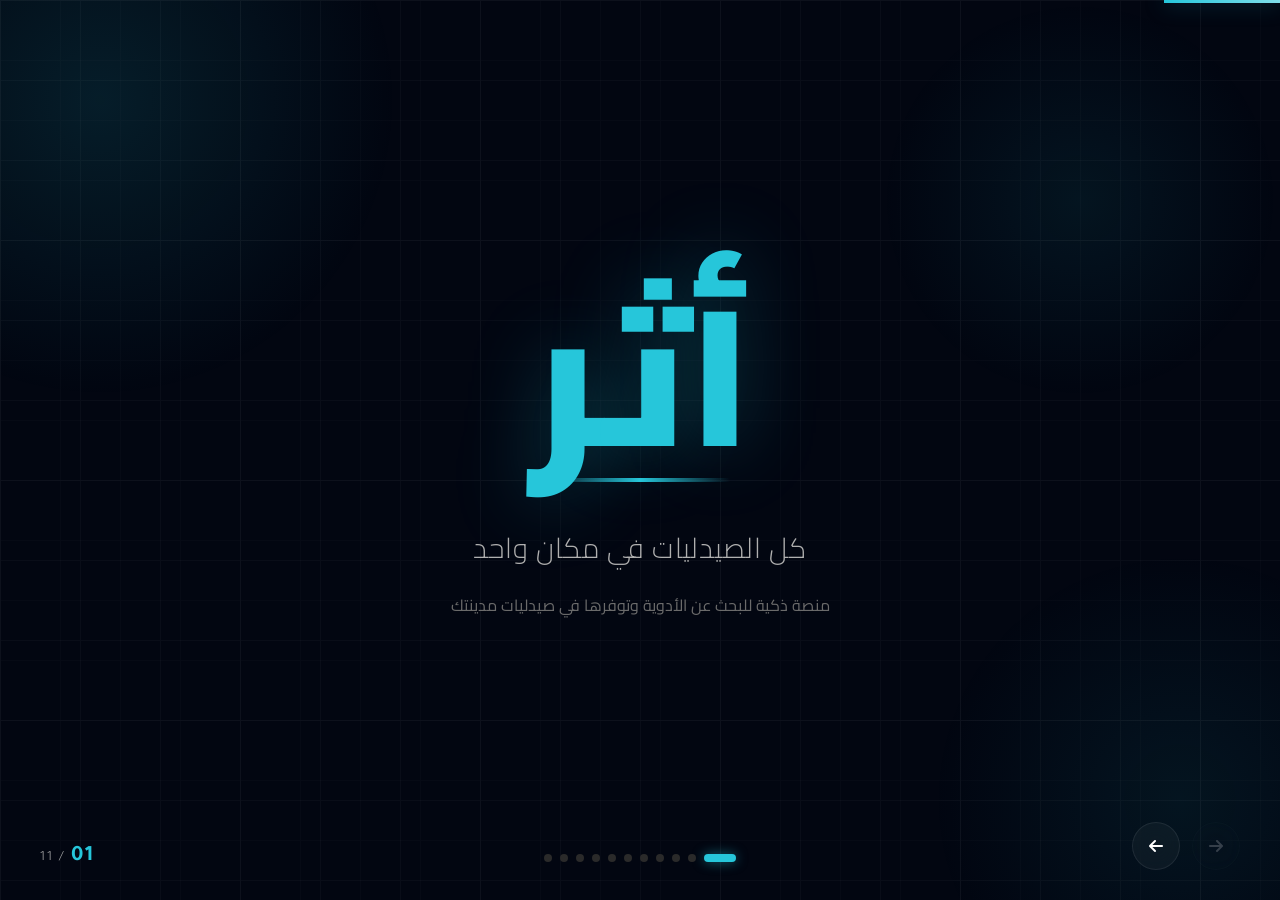
==== index.html @ 8dcd98ce "Add files via upload" ====
<!DOCTYPE html>
<html lang="ar" dir="rtl">

<head>
    <meta charset="UTF-8">
    <meta name="viewport" content="width=device-width, initial-scale=1.0">
    <title>أثر - عرض تقديمي</title>
    <link
        href="https://fonts.googleapis.com/css2?family=Cairo:wght@200;400;600;700;900&family=Tajawal:wght@300;400;500;700;900&display=swap"
        rel="stylesheet">
    <link rel="stylesheet" href="https://cdnjs.cloudflare.com/ajax/libs/font-awesome/6.5.0/css/all.min.css">
    <style>
        :root {
            --blue: #26C6DA;
            --blue-dark: #00838F;
            --blue-light: #80DEEA;
            --black: #020611;
            --black-soft: #0A1325;
            --gray-dark: #2A2A2A;
            --gray-mid: #6B6B6B;
            --gray-light: #B0B0B0;
            --white: #FFFFFF;
            --off-white: #F5F2EF;
            --card-bg: rgba(255, 255, 255, 0.04);
            --border: rgba(255, 255, 255, 0.08);
        }

        * {
            margin: 0;
            padding: 0;
            box-sizing: border-box;
        }

        body {
            font-family: 'Cairo', 'Tajawal', sans-serif;
            background: var(--black);
            color: var(--white);
            overflow: hidden;
            height: 100vh;
            width: 100vw;
            user-select: none;
            -webkit-user-select: none;
        }

        /* === شريط التقدم العلوي === */
        .progress-bar {
            position: fixed;
            top: 0;
            right: 0;
            height: 3px;
            background: linear-gradient(90deg, var(--blue), var(--blue-light));
            z-index: 1000;
            transition: width 0.6s cubic-bezier(0.65, 0, 0.35, 1);
            box-shadow: 0 0 20px rgba(38, 198, 218, 0.5);
        }

        /* === عداد الشرائح === */
        .slide-counter {
            position: fixed;
            bottom: 30px;
            left: 40px;
            font-size: 14px;
            font-weight: 300;
            color: var(--gray-light);
            z-index: 1000;
            letter-spacing: 2px;
            font-family: 'Tajawal', sans-serif;
        }

        .slide-counter .current {
            color: var(--blue);
            font-weight: 700;
            font-size: 22px;
        }

        /* === أزرار التنقل === */
        .nav-controls {
            position: fixed;
            bottom: 30px;
            right: 40px;
            display: flex;
            gap: 12px;
            z-index: 1000;
        }

        .nav-btn {
            width: 48px;
            height: 48px;
            border-radius: 50%;
            border: 1px solid var(--border);
            background: var(--card-bg);
            backdrop-filter: blur(10px);
            color: var(--white);
            cursor: pointer;
            display: flex;
            align-items: center;
            justify-content: center;
            font-size: 16px;
            transition: all 0.3s ease;
        }

        .nav-btn:hover {
            background: var(--blue);
            border-color: var(--blue);
            transform: scale(1.1);
            box-shadow: 0 0 25px rgba(38, 198, 218, 0.4);
        }

        .nav-btn:active {
            transform: scale(0.95);
        }

        .nav-btn:disabled {
            opacity: 0.2;
            cursor: not-allowed;
            transform: none;
            background: var(--card-bg);
            border-color: var(--border);
            box-shadow: none;
        }

        /* === مؤشرات الشرائح === */
        .slide-dots {
            position: fixed;
            left: 50%;
            bottom: 38px;
            transform: translateX(-50%);
            display: flex;
            gap: 8px;
            z-index: 1000;
        }

        .dot {
            width: 8px;
            height: 8px;
            border-radius: 50%;
            background: var(--gray-dark);
            cursor: pointer;
            transition: all 0.4s ease;
        }

        .dot.active {
            background: var(--blue);
            width: 32px;
            border-radius: 4px;
            box-shadow: 0 0 12px rgba(38, 198, 218, 0.5);
        }

        .dot:hover:not(.active) {
            background: var(--gray-mid);
        }

        /* === حاوية الشرائح === */
        .slides-container {
            width: 100%;
            height: 100vh;
            position: relative;
        }

        .slide {
            position: absolute;
            top: 0;
            right: 0;
            width: 100%;
            height: 100%;
            display: flex;
            align-items: center;
            justify-content: center;
            opacity: 0;
            visibility: hidden;
            transition: all 0.7s cubic-bezier(0.65, 0, 0.35, 1);
            padding: 60px 80px;
        }

        .slide.active {
            opacity: 1;
            visibility: visible;
        }

        .slide.prev {
            transform: translateX(60px);
            opacity: 0;
        }

        .slide.next {
            transform: translateX(-60px);
            opacity: 0;
        }

        .slide-inner {
            max-width: 1200px;
            width: 100%;
        }

        /* === خلفيات الشرائح === */
        .slide-bg-pattern {
            position: absolute;
            top: 0;
            right: 0;
            width: 100%;
            height: 100%;
            pointer-events: none;
            overflow: hidden;
        }

        /* === الشريحة 1: الغلاف === */
        .slide-cover {
            text-align: center;
            flex-direction: column;
            position: relative;
        }

        .slide-cover .slide-bg-pattern::before {
            content: '';
            position: absolute;
            top: -200px;
            left: -200px;
            width: 600px;
            height: 600px;
            background: radial-gradient(circle, rgba(38, 198, 218, 0.12) 0%, transparent 70%);
            animation: pulse-glow 4s ease-in-out infinite;
        }

        .slide-cover .slide-bg-pattern::after {
            content: '';
            position: absolute;
            bottom: -150px;
            right: -150px;
            width: 500px;
            height: 500px;
            background: radial-gradient(circle, rgba(38, 198, 218, 0.08) 0%, transparent 70%);
            animation: pulse-glow 5s ease-in-out infinite 1s;
        }

        @keyframes pulse-glow {

            0%,
            100% {
                transform: scale(1);
                opacity: 0.6;
            }

            50% {
                transform: scale(1.2);
                opacity: 1;
            }
        }

        .cover-logo {
            font-size: clamp(100px, 15vw, 200px);
            font-weight: 900;
            color: var(--blue);
            line-height: 1;
            position: relative;
            display: inline-block;
            margin-bottom: 20px;
            text-shadow: 0 0 80px rgba(38, 198, 218, 0.3);
            animation: logo-reveal 1s ease-out 0.3s both;
        }

        .cover-logo::after {
            content: '';
            position: absolute;
            bottom: -10px;
            right: 10%;
            width: 80%;
            height: 4px;
            background: linear-gradient(90deg, transparent, var(--blue), transparent);
            animation: line-expand 1s ease-out 0.8s both;
        }

        @keyframes logo-reveal {
            from {
                opacity: 0;
                transform: scale(0.8) translateY(30px);
            }

            to {
                opacity: 1;
                transform: scale(1) translateY(0);
            }
        }

        @keyframes line-expand {
            from {
                width: 0;
                opacity: 0;
            }

            to {
                width: 80%;
                opacity: 1;
            }
        }

        .cover-tagline {
            font-size: clamp(18px, 2.5vw, 28px);
            font-weight: 300;
            color: var(--gray-light);
            margin-top: 30px;
            animation: fade-up 0.8s ease-out 1s both;
            letter-spacing: 1px;
        }

        .cover-subtitle {
            font-size: clamp(13px, 1.5vw, 16px);
            color: var(--gray-mid);
            margin-top: 16px;
            animation: fade-up 0.8s ease-out 1.2s both;
        }

        @keyframes fade-up {
            from {
                opacity: 0;
                transform: translateY(20px);
            }

            to {
                opacity: 1;
                transform: translateY(0);
            }
        }

        .cover-grid {
            position: absolute;
            top: 0;
            right: 0;
            width: 100%;
            height: 100%;
            pointer-events: none;
            opacity: 0.03;
            background-image:
                linear-gradient(var(--white) 1px, transparent 1px),
                linear-gradient(90deg, var(--white) 1px, transparent 1px);
            background-size: 80px 80px;
        }

        /* === الشريحة 2: المشكلة === */
        .problem-icon {
            font-size: 48px;
            color: var(--blue);
            margin-bottom: 24px;
            animation: float 3s ease-in-out infinite;
        }

        @keyframes float {

            0%,
            100% {
                transform: translateY(0);
            }

            50% {
                transform: translateY(-10px);
            }
        }

        .problem-label {
            display: inline-block;
            padding: 6px 20px;
            border: 1px solid var(--blue);
            border-radius: 30px;
            font-size: 13px;
            font-weight: 600;
            color: var(--blue);
            letter-spacing: 2px;
            text-transform: uppercase;
            margin-bottom: 30px;
        }

        .problem-heading {
            font-size: clamp(28px, 4vw, 52px);
            font-weight: 900;
            line-height: 1.4;
            margin-bottom: 30px;
        }

        .problem-heading .highlight {
            color: var(--blue);
            position: relative;
        }

        .problem-heading .highlight::after {
            content: '';
            position: absolute;
            bottom: 2px;
            right: 0;
            width: 100%;
            height: 8px;
            background: rgba(38, 198, 218, 0.2);
            border-radius: 4px;
        }

        .problem-sub {
            font-size: clamp(18px, 2vw, 24px);
            color: var(--gray-light);
            font-weight: 300;
            line-height: 1.6;
        }

        .problem-stats {
            display: flex;
            gap: 40px;
            margin-top: 50px;
            padding-top: 40px;
            border-top: 1px solid var(--border);
        }

        .stat-item {
            text-align: center;
        }

        .stat-number {
            font-size: 36px;
            font-weight: 900;
            color: var(--blue);
        }

        .stat-label {
            font-size: 13px;
            color: var(--gray-mid);
            margin-top: 4px;
        }

        /* === الشريحة 3: الحل === */
        .solution-badge {
            display: inline-flex;
            align-items: center;
            gap: 8px;
            padding: 8px 24px;
            background: var(--blue);
            border-radius: 30px;
            font-size: 14px;
            font-weight: 700;
            color: var(--white);
            margin-bottom: 30px;
        }

        .solution-heading {
            font-size: clamp(26px, 3.5vw, 46px);
            font-weight: 900;
            line-height: 1.4;
            margin-bottom: 20px;
        }

        .solution-desc {
            font-size: clamp(16px, 1.8vw, 20px);
            color: var(--gray-light);
            line-height: 1.8;
            max-width: 700px;
            margin-bottom: 50px;
        }

        .solution-features {
            display: grid;
            grid-template-columns: repeat(auto-fit, minmax(220px, 1fr));
            gap: 20px;
        }

        .feature-card {
            background: var(--card-bg);
            border: 1px solid var(--border);
            border-radius: 16px;
            padding: 28px 24px;
            transition: all 0.4s ease;
            position: relative;
            overflow: hidden;
        }

        .feature-card::before {
            content: '';
            position: absolute;
            top: 0;
            right: 0;
            width: 4px;
            height: 0;
            background: var(--blue);
            transition: height 0.4s ease;
            border-radius: 0 0 4px 0;
        }

        .feature-card:hover {
            background: rgba(38, 198, 218, 0.06);
            border-color: rgba(38, 198, 218, 0.3);
            transform: translateY(-4px);
        }

        .feature-card:hover::before {
            height: 100%;
        }

        .feature-icon {
            font-size: 28px;
            color: var(--blue);
            margin-bottom: 14px;
        }

        .feature-title {
            font-size: 16px;
            font-weight: 700;
            margin-bottom: 8px;
        }

        .feature-text {
            font-size: 13px;
            color: var(--gray-mid);
            line-height: 1.6;
        }

        /* === الشريحة 4: الأهداف === */
        .objectives-grid {
            display: grid;
            grid-template-columns: repeat(auto-fill, minmax(320px, 1fr));
            gap: 16px;
            max-height: 70vh;
            overflow-y: auto;
            padding-left: 10px;
        }

        .objectives-grid::-webkit-scrollbar {
            width: 4px;
        }

        .objectives-grid::-webkit-scrollbar-thumb {
            background: var(--blue);
            border-radius: 4px;
        }

        .objective-item {
            display: flex;
            align-items: flex-start;
            gap: 16px;
            padding: 20px;
            background: var(--card-bg);
            border: 1px solid var(--border);
            border-radius: 14px;
            transition: all 0.3s ease;
            opacity: 0;
            transform: translateX(30px);
        }

        .objective-item.visible {
            opacity: 1;
            transform: translateX(0);
        }

        .objective-item:hover {
            background: rgba(38, 198, 218, 0.05);
            border-color: rgba(38, 198, 218, 0.2);
        }

        .objective-num {
            flex-shrink: 0;
            width: 36px;
            height: 36px;
            background: var(--blue);
            border-radius: 10px;
            display: flex;
            align-items: center;
            justify-content: center;
            font-size: 14px;
            font-weight: 900;
            color: var(--white);
        }

        .objective-text {
            font-size: 15px;
            line-height: 1.7;
            color: var(--gray-light);
            padding-top: 6px;
        }

        /* === الشريحة 5: نقاط القوة والضعف === */
        .swot-container {
            display: grid;
            grid-template-columns: 1fr 1fr;
            gap: 30px;
            width: 100%;
        }

        .swot-col {
            border-radius: 20px;
            padding: 36px 30px;
            position: relative;
            overflow: hidden;
        }

        .swot-col::before {
            content: '';
            position: absolute;
            top: 0;
            right: 0;
            width: 100%;
            height: 100%;
            opacity: 0.03;
            pointer-events: none;
        }

        .swot-strengths {
            background: linear-gradient(135deg, rgba(38, 198, 218, 0.08), rgba(38, 198, 218, 0.02));
            border: 1px solid rgba(38, 198, 218, 0.2);
        }

        .swot-weaknesses {
            background: linear-gradient(135deg, rgba(255, 255, 255, 0.03), rgba(255, 255, 255, 0.01));
            border: 1px solid var(--border);
        }

        .swot-header {
            display: flex;
            align-items: center;
            gap: 12px;
            margin-bottom: 28px;
            padding-bottom: 20px;
            border-bottom: 1px solid var(--border);
        }

        .swot-header-icon {
            width: 44px;
            height: 44px;
            border-radius: 12px;
            display: flex;
            align-items: center;
            justify-content: center;
            font-size: 20px;
        }

        .swot-strengths .swot-header-icon {
            background: var(--blue);
            color: var(--white);
        }

        .swot-weaknesses .swot-header-icon {
            background: var(--gray-dark);
            color: var(--gray-light);
        }

        .swot-header-text {
            font-size: 22px;
            font-weight: 900;
        }

        .swot-list {
            list-style: none;
            display: flex;
            flex-direction: column;
            gap: 14px;
        }

        .swot-list li {
            display: flex;
            align-items: flex-start;
            gap: 12px;
            font-size: 14px;
            line-height: 1.7;
            color: var(--gray-light);
            opacity: 0;
            transform: translateY(10px);
        }

        .swot-list li.visible {
            opacity: 1;
            transform: translateY(0);
            transition: all 0.4s ease;
        }

        .swot-list li .li-icon {
            flex-shrink: 0;
            width: 24px;
            height: 24px;
            border-radius: 6px;
            display: flex;
            align-items: center;
            justify-content: center;
            font-size: 11px;
            margin-top: 2px;
        }

        .swot-strengths .li-icon {
            background: rgba(38, 198, 218, 0.15);
            color: var(--blue);
        }

        .swot-weaknesses .li-icon {
            background: rgba(255, 255, 255, 0.06);
            color: var(--gray-mid);
        }

        /* === عنوان مشترك === */
        .section-label {
            display: inline-block;
            padding: 6px 20px;
            border: 1px solid var(--border);
            border-radius: 30px;
            font-size: 12px;
            font-weight: 600;
            color: var(--gray-mid);
            letter-spacing: 3px;
            text-transform: uppercase;
            margin-bottom: 24px;
        }

        .section-heading {
            font-size: clamp(28px, 3.5vw, 44px);
            font-weight: 900;
            line-height: 1.3;
            margin-bottom: 16px;
        }

        .section-heading .blue {
            color: var(--blue);
        }

        /* === خلفية متحركة === */
        .bg-particles {
            position: fixed;
            top: 0;
            right: 0;
            width: 100%;
            height: 100%;
            pointer-events: none;
            z-index: 0;
        }

        .particle {
            position: absolute;
            width: 2px;
            height: 2px;
            background: var(--blue);
            border-radius: 50%;
            opacity: 0;
            animation: particle-float linear infinite;
        }

        @keyframes particle-float {
            0% {
                opacity: 0;
                transform: translateY(100vh) scale(0);
            }

            10% {
                opacity: 0.6;
            }

            90% {
                opacity: 0.6;
            }

            100% {
                opacity: 0;
                transform: translateY(-10vh) scale(1);
            }
        }

        /* === خطوط زخرفية === */
        .deco-line {
            position: absolute;
            background: linear-gradient(to bottom, transparent, var(--blue), transparent);
            width: 1px;
            height: 200px;
            opacity: 0.1;
            animation: deco-drift 8s ease-in-out infinite;
        }

        @keyframes deco-drift {

            0%,
            100% {
                transform: translateY(0);
            }

            50% {
                transform: translateY(-30px);
            }
        }

        /* === تأثير الكتابة === */
        .typewriter {
            overflow: hidden;
            white-space: nowrap;
            border-left: 3px solid var(--blue);
            animation: typing 2s steps(30) forwards, blink-caret 0.75s step-end infinite;
            width: 0;
            display: inline-block;
        }

        @keyframes typing {
            from {
                width: 0;
            }

            to {
                width: 100%;
            }
        }

        @keyframes blink-caret {

            from,
            to {
                border-color: transparent;
            }

            50% {
                border-color: var(--blue);
            }
        }

        /* === تجاوب === */
        @media (max-width: 768px) {
            .slide {
                padding: 40px 24px;
            }

            .swot-container {
                grid-template-columns: 1fr;
                gap: 20px;
            }

            .objectives-grid {
                grid-template-columns: 1fr;
                max-height: 55vh;
            }

            .problem-stats {
                gap: 20px;
                flex-wrap: wrap;
            }

            .solution-features {
                grid-template-columns: 1fr;
            }

            .nav-controls {
                right: 20px;
                bottom: 20px;
            }

            .slide-counter {
                left: 20px;
                bottom: 20px;
            }

            .slide-dots {
                display: none;
            }
        }

        /* === تقليل الحركة === */
        @media (prefers-reduced-motion: reduce) {

            *,
            *::before,
            *::after {
                animation-duration: 0.01ms !important;
                transition-duration: 0.01ms !important;
            }
        }

        /* === شريحة ختامية === */
        .end-slide {
            text-align: center;
            flex-direction: column;
        }

        .end-logo {
            font-size: clamp(60px, 10vw, 120px);
            font-weight: 900;
            color: var(--blue);
            line-height: 1;
            margin-bottom: 30px;
            text-shadow: 0 0 60px rgba(38, 198, 218, 0.3);
        }

        .end-tagline {
            font-size: clamp(20px, 3vw, 32px);
            font-weight: 300;
            color: var(--gray-light);
            margin-bottom: 16px;
        }

        .end-desc {
            font-size: 15px;
            color: var(--gray-mid);
            max-width: 500px;
            margin: 0 auto;
            line-height: 1.8;
        }

        .end-cta {
            margin-top: 40px;
            display: inline-flex;
            align-items: center;
            gap: 10px;
            padding: 14px 40px;
            background: var(--blue);
            color: var(--white);
            border: none;
            border-radius: 50px;
            font-size: 16px;
            font-weight: 700;
            font-family: 'Cairo', sans-serif;
            cursor: pointer;
            transition: all 0.3s ease;
        }

        .end-cta:hover {
            background: var(--blue-dark);
            transform: scale(1.05);
            box-shadow: 0 0 30px rgba(38, 198, 218, 0.4);
        }

        /* === تأثير ظهور العناصر === */
        .reveal {
            opacity: 0;
            transform: translateY(25px);
            transition: all 0.6s cubic-bezier(0.65, 0, 0.35, 1);
        }

        .reveal.visible {
            opacity: 1;
            transform: translateY(0);
        }

        /* === الخلفية الشبكية === */
        .grid-bg {
            position: fixed;
            top: 0;
            right: 0;
            width: 100%;
            height: 100%;
            pointer-events: none;
            z-index: 0;
            opacity: 0.02;
            background-image:
                linear-gradient(var(--white) 1px, transparent 1px),
                linear-gradient(90deg, var(--white) 1px, transparent 1px);
            background-size: 60px 60px;
        }

        /* === توهج أحمر === */
        .blue-glow {
            position: fixed;
            width: 400px;
            height: 400px;
            border-radius: 50%;
            background: radial-gradient(circle, rgba(38, 198, 218, 0.08), transparent 70%);
            pointer-events: none;
            z-index: 0;
            transition: all 1.5s ease;
        }
    </style>
</head>

<body>

    <!-- خلفية شبكية -->
    <div class="grid-bg"></div>

    <!-- توهج يتبع الماوس -->
    <div class="blue-glow" id="blueGlow"></div>

    <!-- جسيمات -->
    <div class="bg-particles" id="particles"></div>

    <!-- شريط التقدم -->
    <div class="progress-bar" id="progressBar" style="width: 20%"></div>

    <!-- عداد الشرائح -->
    <div class="slide-counter">
        <span class="current" id="currentNum">01</span>
        <span>/ </span>
        <span id="totalNum">06</span>
    </div>

    <!-- نقاط التنقل -->
    <div class="slide-dots" id="dotsContainer"></div>

    <!-- أزرار التنقل -->
    <div class="nav-controls">
        <button class="nav-btn" id="prevBtn" aria-label="الشريحة السابقة">
            <i class="fas fa-arrow-right"></i>
        </button>
        <button class="nav-btn" id="nextBtn" aria-label="الشريحة التالية">
            <i class="fas fa-arrow-left"></i>
        </button>
    </div>

    <!-- === حاوية الشرائح === -->
    <div class="slides-container" id="slidesContainer">

        <!-- الشريحة 1: الغلاف -->
        <div class="slide slide-cover active" data-index="0">
            <div class="cover-grid"></div>
            <div class="slide-bg-pattern"></div>
            <div class="slide-inner"
                style="text-align:center; display:flex; flex-direction:column; align-items:center; justify-content:center;">
                <div class="cover-logo">أثر</div>
                <div class="cover-tagline">كل الصيدليات في مكان واحد</div>
                <div class="cover-subtitle">منصة ذكية للبحث عن الأدوية وتوفرها في صيدليات مدينتك</div>
            </div>
        </div>

        <!-- الشريحة 2: المشكلة -->
        <div class="slide" data-index="1">
            <div class="slide-bg-pattern">
                <div class="deco-line" style="top:10%; left:15%;"></div>
                <div class="deco-line" style="bottom:15%; right:10%; animation-delay:2s;"></div>
            </div>
            <div class="slide-inner">
                <div class="problem-label reveal">المشكلة</div>
                <div class="problem-heading reveal" style="transition-delay:0.1s">
                    ماذا لو احتجت دواء بشكل <span class="highlight">عاجل</span>،<br>
                    ولم تعرف أين تجده؟
                </div>
                <div class="problem-sub reveal" style="transition-delay:0.2s">
                    كم من الوقت ستخسر في البحث عنه؟
                </div>
                <div class="problem-stats reveal" style="transition-delay:0.35s">
                    <div class="stat-item">
                        <div class="stat-number" data-count="3">0</div>
                        <div class="stat-label">صيدليات في المتوسط يزورها المريض</div>
                    </div>
                    <div class="stat-item">
                        <div class="stat-number" data-count="45">0</div>
                        <div class="stat-label">دقيقة ضائعة في كل مرة</div>
                    </div>
                    <div class="stat-item">
                        <div class="stat-number" data-count="67">0</div>
                        <div class="stat-label">% من المرضى يعانون من هذه المشكلة</div>
                    </div>
                </div>
            </div>
        </div>

        <!-- الشريحة 3: الحل -->
        <div class="slide" data-index="2">
            <div class="slide-bg-pattern"></div>
            <div class="slide-inner">
                <div class="solution-badge reveal">
                    <i class="fas fa-lightbulb"></i>
                    الحل المقترح
                </div>
                <div class="solution-heading reveal" style="transition-delay:0.1s">
                    تطبيق <span style="color:var(--blue)">أثر</span> يوفر عليك الوقت والجهد
                </div>
                <div class="solution-desc reveal" style="transition-delay:0.2s">
                    منصة تجمع كل الصيدليات في مكان واحد، مع رصد فوري لتوفر الأدوية وتوجيهك مباشرة إلى أقرب صيدلية تتوفر
                    فيها ما تحتاجه.
                </div>
                <div class="solution-features">
                    <div class="feature-card reveal" style="transition-delay:0.25s">
                        <div class="feature-icon"><i class="fas fa-search-location"></i></div>
                        <div class="feature-title">بحث ذكي</div>
                        <div class="feature-text">ابحث بالاسم أو بالصورة عن أي دواء وتعرّف على مواقع توفره فوراً</div>
                    </div>
                    <div class="feature-card reveal" style="transition-delay:0.35s">
                        <div class="feature-icon"><i class="fas fa-map-marked-alt"></i></div>
                        <div class="feature-title">توجيه مباشر</div>
                        <div class="feature-text">احصل على اتجاهات دقيقة إلى أقرب صيدلية تتوفر لديها الدواء المطلوب
                        </div>
                    </div>
                    <div class="feature-card reveal" style="transition-delay:0.45s">
                        <div class="feature-icon"><i class="fas fa-database"></i></div>
                        <div class="feature-title">قاعدة بيانات حية</div>
                        <div class="feature-text">رصد مستمر لتوفر الأدوية وتحديث البيانات بشكل آلي وموثوق</div>
                    </div>
                    <div class="feature-card reveal" style="transition-delay:0.55s">
                        <div class="feature-icon"><i class="fas fa-truck"></i></div>
                        <div class="feature-title">خدمة توصيل</div>
                        <div class="feature-text">إمكانية التكامل مع خدمات التوصيل لتوصيل الدواء إلى باب منزلك</div>
                    </div>
                </div>
            </div>
        </div>

        <!-- الشريحة 4: الأهداف -->
        <div class="slide" data-index="3">
            <div class="slide-bg-pattern"></div>
            <div class="slide-inner">
                <div class="section-label reveal">الرؤية</div>
                <div class="section-heading reveal" style="transition-delay:0.1s">
                    أهداف <span class="blue">المشروع</span>
                </div>
                <div class="objectives-grid" style="margin-top: 30px;">
                    <div class="objective-item" data-delay="0">
                        <div class="objective-num">1</div>
                        <div class="objective-text">تقليل الوقت والجهد اللازمين للبحث عن الدواء</div>
                    </div>
                    <div class="objective-item" data-delay="1">
                        <div class="objective-num">2</div>
                        <div class="objective-text">ربط 10 صيدليات رئيسية وفروعها بالمنصة في المرحلة الأولى</div>
                    </div>
                    <div class="objective-item" data-delay="2">
                        <div class="objective-num">3</div>
                        <div class="objective-text">إنشاء قاعدة بيانات تساعد على رصد توفر الأدوية والتغيرات في توفرها
                        </div>
                    </div>
                    <div class="objective-item" data-delay="3">
                        <div class="objective-num">4</div>
                        <div class="objective-text">تسهيل الوصول إلى أدوية الأمراض النادرة</div>
                    </div>
                    <div class="objective-item" data-delay="4">
                        <div class="objective-num">5</div>
                        <div class="objective-text">توجيه المستخدم إلى الصيدلية المناسبة وفق توفر الدواء وموقعها</div>
                    </div>
                    <div class="objective-item" data-delay="5">
                        <div class="objective-num">6</div>
                        <div class="objective-text">تطوير آلية موثوقة لتحديث بيانات توفر الأدوية</div>
                    </div>
                    <div class="objective-item" data-delay="6">
                        <div class="objective-num">7</div>
                        <div class="objective-text">توفير إمكانية التكامل مع خدمات التوصيل</div>
                    </div>
                    <div class="objective-item" data-delay="7">
                        <div class="objective-num">8</div>
                        <div class="objective-text">تصميم المنصة بحيث تسمح بالتوسع مستقبلاً داخل مصراتة ثم إلى مدن ليبية
                            أخرى</div>
                    </div>
                </div>
            </div>
        </div>

        <!-- الشريحة 5: نقاط القوة والضعف -->
        <div class="slide" data-index="4">
            <div class="slide-bg-pattern"></div>
            <div class="slide-inner">
                <div class="section-label reveal">التحليل</div>
                <div class="section-heading reveal" style="transition-delay:0.1s; margin-bottom: 36px;">
                    نقاط <span class="blue">القوة</span> والضعف
                </div>
                <div class="swot-container">
                    <div class="swot-col swot-strengths">
                        <div class="swot-header">
                            <div class="swot-header-icon"><i class="fas fa-shield-alt"></i></div>
                            <div class="swot-header-text">نقاط القوة</div>
                        </div>
                        <ul class="swot-list">
                            <li data-delay="0"><span class="li-icon"><i class="fas fa-check"></i></span>يعالج مشكلة
                                واضحة وواقعية يواجهها المرضى يومياً</li>
                            <li data-delay="1"><span class="li-icon"><i class="fas fa-check"></i></span>يتيح البحث
                                بالاسم والصورة لتسهيل الوصول للدواء</li>
                            <li data-delay="2"><span class="li-icon"><i class="fas fa-check"></i></span>يمكن دمج الموقع
                                مع خدمة التوصيل لقيمة مضافة</li>
                            <li data-delay="3"><span class="li-icon"><i class="fas fa-check"></i></span>قابل للتوسع
                                مستقبلاً إلى مدن ومناطق جديدة</li>
                        </ul>
                    </div>
                    <div class="swot-col swot-weaknesses">
                        <div class="swot-header">
                            <div class="swot-header-icon"><i class="fas fa-exclamation-triangle"></i></div>
                            <div class="swot-header-text">نقاط الضعف</div>
                        </div>
                        <ul class="swot-list">
                            <li data-delay="0"><span class="li-icon"><i class="fas fa-times"></i></span>الاعتماد على
                                تحديث بيانات توفر الأدوية بشكل مستمر</li>
                            <li data-delay="1"><span class="li-icon"><i class="fas fa-times"></i></span>الحاجة إلى تعاون
                                الصيدليات وإشراكها في المنصة</li>
                            <li data-delay="2"><span class="li-icon"><i class="fas fa-times"></i></span>محدودية التغطية
                                الجغرافية في المرحلة الأولى</li>
                            <li data-delay="3"><span class="li-icon"><i class="fas fa-times"></i></span>الحاجة إلى بناء
                                ثقة المستخدم في دقة المعلومات</li>
                            <li data-delay="4"><span class="li-icon"><i class="fas fa-times"></i></span>الحاجة إلى موارد
                                مالية وتشغيلية مستمرة</li>
                            <li data-delay="5"><span class="li-icon"><i class="fas fa-times"></i></span>الحاجة إلى تطوير
                                تقني مخصص للمنصة</li>
                        </ul>
                    </div>
                </div>
            </div>
        </div>
        <!-- الشريحة 6: الفرص والتهديدات -->
        <div class="slide" data-index="5">
            <div class="slide-bg-pattern"></div>
            <div class="slide-inner">
                <div class="section-label reveal">التحليل</div>
                <div class="section-heading reveal" style="transition-delay:0.1s; margin-bottom: 36px;">
                    الفرص <span class="blue">والتهديدات</span>
                </div>
                <div class="swot-container">
                    <div class="swot-col swot-strengths" style="border-color: rgba(38, 198, 218, 0.4);">
                        <div class="swot-header">
                            <div class="swot-header-icon" style="background: var(--blue-light); color: var(--black);"><i class="fas fa-star"></i></div>
                            <div class="swot-header-text">الفرص</div>
                        </div>
                        <ul class="swot-list">
                            <li data-delay="0"><span class="li-icon" style="background: rgba(38,198,218,0.2); color: var(--blue-light);"><i class="fas fa-arrow-up"></i></span>التوسع إلى عدد أكبر من الصيدليات داخل مصراتة.</li>
                            <li data-delay="1"><span class="li-icon" style="background: rgba(38,198,218,0.2); color: var(--blue-light);"><i class="fas fa-arrow-up"></i></span>إمكانية التوسع مستقبلاً إلى مدن ليبية أخرى.</li>
                            <li data-delay="2"><span class="li-icon" style="background: rgba(38,198,218,0.2); color: var(--blue-light);"><i class="fas fa-arrow-up"></i></span>زيادة الاعتماد على الحلول والخدمات الرقمية.</li>
                        </ul>
                    </div>
                    <div class="swot-col swot-weaknesses">
                        <div class="swot-header">
                            <div class="swot-header-icon"><i class="fas fa-bolt"></i></div>
                            <div class="swot-header-text">التهديدات</div>
                        </div>
                        <ul class="swot-list">
                            <li data-delay="0"><span class="li-icon"><i class="fas fa-minus"></i></span>عدم تعاون بعض الصيدليات أو توقفها عن تحديث البيانات.</li>
                            <li data-delay="1"><span class="li-icon"><i class="fas fa-minus"></i></span>ظهور حلول أو منصات منافسة.</li>
                            <li data-delay="2"><span class="li-icon"><i class="fas fa-minus"></i></span>مشكلات الاتصال بالإنترنت أو الخدمات التقنية.</li>
                        </ul>
                    </div>
                </div>
            </div>
        </div>

        <!-- الشريحة 7: النشاط التسويقي -->
        <div class="slide" data-index="6">
            <div class="slide-bg-pattern"></div>
            <div class="slide-inner">
                <div class="section-label reveal">خطة العمل</div>
                <div class="section-heading reveal" style="transition-delay:0.1s; margin-bottom: 20px;">
                    النشاط <span class="blue">التسويقي</span>
                </div>
                <div class="solution-desc reveal" style="transition-delay:0.2s; margin-bottom: 30px; font-size: 15px;">
                    يتعامل التسويق كمسار مستقل يبدأ قبل الإطلاق ويستمر بعده، وتشمل أهم آلياته:
                </div>
                
                <div class="objectives-grid" style="grid-template-columns: repeat(auto-fill, minmax(280px, 1fr)); gap: 12px; margin-bottom: 30px; max-height: 40vh;">
                    <div class="objective-item" data-delay="0" style="padding: 15px;">
                        <div class="objective-num" style="width: 28px; height: 28px; font-size: 12px;"><i class="fas fa-bullhorn"></i></div>
                        <div class="objective-text" style="font-size: 13px;">بناء الهوية والحضور الرقمي لترياق.</div>
                    </div>
                    <div class="objective-item" data-delay="1" style="padding: 15px;">
                        <div class="objective-num" style="width: 28px; height: 28px; font-size: 12px;"><i class="fas fa-pen-nib"></i></div>
                        <div class="objective-text" style="font-size: 13px;">إنشاء محتوى يعرف بالمشكلة والحل وطريقة استخدام التطبيق.</div>
                    </div>
                    <div class="objective-item" data-delay="2" style="padding: 15px;">
                        <div class="objective-num" style="width: 28px; height: 28px; font-size: 12px;"><i class="fas fa-qrcode"></i></div>
                        <div class="objective-text" style="font-size: 13px;">التسويق من خلال الصيدليات المشاركة ومواد تعريفية تحتوي على QR Code.</div>
                    </div>
                    <div class="objective-item" data-delay="3" style="padding: 15px;">
                        <div class="objective-num" style="width: 28px; height: 28px; font-size: 12px;"><i class="fas fa-users"></i></div>
                        <div class="objective-text" style="font-size: 13px;">التعاون مع الصفحات والمجتمعات المحلية في مصراتة.</div>
                    </div>
                    <div class="objective-item" data-delay="4" style="padding: 15px;">
                        <div class="objective-num" style="width: 28px; height: 28px; font-size: 12px;"><i class="fas fa-rocket"></i></div>
                        <div class="objective-text" style="font-size: 13px;">تنفيذ حملة رقمية للإطلاق.</div>
                    </div>
                    <div class="objective-item" data-delay="5" style="padding: 15px;">
                        <div class="objective-num" style="width: 28px; height: 28px; font-size: 12px;"><i class="fas fa-ad"></i></div>
                        <div class="objective-text" style="font-size: 13px;">استخدام الإعلانات المدفوعة بشكل تجريبي وقياس نتائجها.</div>
                    </div>
                    <div class="objective-item" data-delay="6" style="padding: 15px;">
                        <div class="objective-num" style="width: 28px; height: 28px; font-size: 12px;"><i class="fas fa-share-alt"></i></div>
                        <div class="objective-text" style="font-size: 13px;">تشجيع المستخدمين على مشاركة التطبيق والتوصية به.</div>
                    </div>
                </div>

                <div class="reveal" style="transition-delay:0.5s; background: var(--card-bg); border: 1px solid var(--border); padding: 20px; border-radius: 14px;">
                    <div style="font-weight: 700; color: var(--blue-light); margin-bottom: 10px; font-size: 15px;">تسلسل التنفيذ:</div>
                    <div style="display: flex; flex-wrap: wrap; gap: 8px; align-items: center; font-size: 12px; color: var(--gray-light);">
                        <span>الدراسة</span> <i class="fas fa-chevron-left" style="color: var(--gray-mid); font-size: 10px;"></i>
                        <span>التطوير</span> <i class="fas fa-chevron-left" style="color: var(--gray-mid); font-size: 10px;"></i>
                        <span>ربط الصيدليات</span> <i class="fas fa-chevron-left" style="color: var(--gray-mid); font-size: 10px;"></i>
                        <span>تجهيز البيانات</span> <i class="fas fa-chevron-left" style="color: var(--gray-mid); font-size: 10px;"></i>
                        <span>التحديث</span> <i class="fas fa-chevron-left" style="color: var(--gray-mid); font-size: 10px;"></i>
                        <span>الاختبار</span> <i class="fas fa-chevron-left" style="color: var(--gray-mid); font-size: 10px;"></i>
                        <span style="color: var(--white); font-weight: 700;">الإطلاق</span> <i class="fas fa-chevron-left" style="color: var(--gray-mid); font-size: 10px;"></i>
                        <span>القياس والتقييم</span>
                    </div>
                    <div style="margin-top: 10px; font-size: 12px; color: var(--gray-mid);">
                        * أما التسويق فيبدأ أثناء مرحلة التطوير، ويتصاعد تدريجياً مع اقتراب الإطلاق ويستمر بعده.
                    </div>
                </div>
            </div>
        </div>

        <!-- الشريحة 8: إحصائيات القبول -->
        <div class="slide" data-index="7">
            <div class="slide-bg-pattern"></div>
            <div class="slide-inner" style="text-align: center;">
                <div class="section-label reveal">إحصائيات</div>
                <div class="section-heading reveal" style="transition-delay:0.1s; margin-bottom: 50px;">
                    جدول إحصائيات القبول في <span class="blue">التطبيق</span>
                </div>
                
                <div class="reveal" style="transition-delay:0.2s; max-width: 650px; margin: 0 auto;">
                    <table style="width: 100%; border-collapse: separate; border-spacing: 0; background: var(--card-bg); border-radius: 20px; overflow: hidden; border: 1px solid var(--border); box-shadow: 0 20px 40px rgba(0,0,0,0.3);">
                        <thead>
                            <tr style="background: rgba(38, 198, 218, 0.15);">
                                <th style="padding: 24px; font-size: 24px; font-weight: 700; color: var(--blue-light); border-bottom: 1px solid var(--border); text-align: center;">الفئة</th>
                                <th style="padding: 24px; font-size: 24px; font-weight: 700; color: var(--blue-light); border-bottom: 1px solid var(--border); text-align: center; border-right: 1px solid var(--border);">نسبة القبول</th>
                            </tr>
                        </thead>
                        <tbody>
                            <tr style="transition: all 0.3s ease; background: rgba(255,255,255,0.02);">
                                <td style="padding: 28px; font-size: 22px; font-weight: 600; color: var(--white); text-align: center; border-bottom: 1px solid rgba(255,255,255,0.05);">
                                    <i class="fas fa-clinic-medical" style="color: var(--blue); margin-left: 12px; font-size: 26px;"></i>الصيدليات
                                </td>
                                <td style="padding: 28px; font-size: 40px; font-weight: 900; color: var(--blue); text-align: center; border-right: 1px solid var(--border); border-bottom: 1px solid rgba(255,255,255,0.05);">
                                    <span data-count="70">0</span><span style="font-size: 24px;">%</span>
                                </td>
                            </tr>
                            <tr style="transition: all 0.3s ease;">
                                <td style="padding: 28px; font-size: 22px; font-weight: 600; color: var(--white); text-align: center;">
                                    <i class="fas fa-user-injured" style="color: var(--blue); margin-left: 12px; font-size: 26px;"></i>المرضى
                                </td>
                                <td style="padding: 28px; font-size: 40px; font-weight: 900; color: var(--blue); text-align: center; border-right: 1px solid var(--border);">
                                    <span data-count="75">0</span><span style="font-size: 24px;">%</span>
                                </td>
                            </tr>
                        </tbody>
                    </table>
                </div>
            </div>
        </div>

        <!-- الشريحة 9: النموذج المبدئي (1) -->
        <div class="slide" data-index="8">
            <div class="slide-bg-pattern"></div>
            <div class="slide-inner" style="text-align: center; height: 90vh; display: flex; flex-direction: column; justify-content: flex-start; padding-top: 5vh;">
                <div class="section-label reveal">واجهة المستخدم</div>
                <div class="section-heading reveal" style="transition-delay:0.1s; margin-bottom: 20px;">
                    نموذج مبدئي <span class="blue">للتطبيق</span> (1)
                </div>
                <div class="reveal" style="transition-delay:0.2s; flex: 1; display: flex; justify-content: center; align-items: center; overflow: hidden; padding-bottom: 20px;">
                    <img src="11.jpeg" alt="شاشة التطبيق 1" style="max-width: 100%; max-height: 100%; object-fit: contain; border-radius: 16px; box-shadow: 0 10px 40px rgba(0,0,0,0.5);">
                </div>
            </div>
        </div>

        <!-- الشريحة 10: النموذج المبدئي (2) -->
        <div class="slide" data-index="9">
            <div class="slide-bg-pattern"></div>
            <div class="slide-inner" style="text-align: center; height: 90vh; display: flex; flex-direction: column; justify-content: flex-start; padding-top: 5vh;">
                <div class="section-label reveal">واجهة المستخدم</div>
                <div class="section-heading reveal" style="transition-delay:0.1s; margin-bottom: 20px;">
                    نموذج مبدئي <span class="blue">للتطبيق</span> (2)
                </div>
                <div class="reveal" style="transition-delay:0.2s; flex: 1; display: flex; justify-content: center; align-items: center; overflow: hidden; padding-bottom: 20px;">
                    <img src="22.jpeg" alt="شاشة التطبيق 2" style="max-width: 100%; max-height: 100%; object-fit: contain; border-radius: 16px; box-shadow: 0 10px 40px rgba(0,0,0,0.5);">
                </div>
            </div>
        </div>

        <!-- الشريحة 11: الختام -->
        <div class="slide end-slide" data-index="10">
            <div class="slide-bg-pattern">
                <div
                    style="position:absolute; top:50%; left:50%; transform:translate(-50%,-50%); width:600px; height:600px; border-radius:50%; background:radial-gradient(circle, rgba(38, 198, 218,0.08), transparent 70%); animation: pulse-glow 4s ease-in-out infinite;">
                </div>
            </div>
            <div class="slide-inner"
                style="text-align:center; display:flex; flex-direction:column; align-items:center; justify-content:center; max-width: 900px; padding: 0 40px;">
                <div class="end-logo reveal" style="font-size: clamp(40px, 5vw, 60px); margin-bottom: 30px; letter-spacing: 0;">الخاتمة</div>
                
                <div class="end-desc reveal" style="transition-delay:0.15s; font-size: 20px; line-height: 1.8; color: var(--white); margin-bottom: 24px; text-shadow: 0 2px 10px rgba(0,0,0,0.5); max-width: 100%;">
                    كل مشكلة نواجهها قد تكون بداية لفكرة تصنع فرقًا… ونحن اخترنا أن نبدأ من مشكلة حقيقية لنقدّم لها حلًا حقيقيًا.
                </div>
                
                <div class="end-desc reveal" style="transition-delay:0.3s; font-size: 20px; line-height: 1.8; color: var(--gray-light); margin-bottom: 24px; max-width: 100%;">
                    مع <span class="blue" style="font-weight: 700;">«ترياق»</span>، نطمح إلى أن نجعل الوصول إلى الدواء أسهل، أسرع وأكثر كفاءة، وأن نختصر على المريض الوقت والجهد في رحلة البحث عن علاجه.
                </div>
                
                <div class="end-desc reveal" style="transition-delay:0.45s; font-size: 20px; line-height: 1.8; color: var(--gray-light); margin-bottom: 24px; max-width: 100%;">
                    <span class="blue" style="font-weight: 700;">«ترياق»</span> ليس مجرد تطبيق، بل خطوة نحو تجربة صحية أكثر سهولة وذكاءً.
                </div>
                
                <div class="end-tagline reveal" style="transition-delay:0.6s; font-size: 26px; font-weight: 700; color: var(--blue-light); margin-top: 20px;">
                    مصراتة هي البداية… وطموحنا أن يصل أثر <span style="color: var(--white);">«ترياق»</span> إلى أبعد من ذلك.
                </div>
                
                <button class="end-cta reveal" style="transition-delay:0.75s; margin-top: 40px;" onclick="goToSlide(0)">
                    <i class="fas fa-redo"></i>
                    إعادة العرض
                </button>
            </div>
        </div>

    </div>

    <script>
        // === إدارة الشرائح ===
        const slides = document.querySelectorAll('.slide');
        const totalSlides = slides.length;
        let currentIndex = 0;
        let isAnimating = false;

        const progressBar = document.getElementById('progressBar');
        const currentNum = document.getElementById('currentNum');
        const totalNum = document.getElementById('totalNum');
        const prevBtn = document.getElementById('prevBtn');
        const nextBtn = document.getElementById('nextBtn');
        const dotsContainer = document.getElementById('dotsContainer');

        // تعيين العدد الإجمالي
        totalNum.textContent = String(totalSlides).padStart(2, '0');

        // إنشاء النقاط
        for (let i = 0; i < totalSlides; i++) {
            const dot = document.createElement('div');
            dot.className = 'dot' + (i === 0 ? ' active' : '');
            dot.addEventListener('click', () => goToSlide(i));
            dotsContainer.appendChild(dot);
        }
        const dots = document.querySelectorAll('.dot');

        // تحديث واجهة التنقل
        function updateNav() {
            const progress = ((currentIndex + 1) / totalSlides) * 100;
            progressBar.style.width = progress + '%';
            currentNum.textContent = String(currentIndex + 1).padStart(2, '0');
            prevBtn.disabled = currentIndex === 0;
            nextBtn.disabled = currentIndex === totalSlides - 1;
            dots.forEach((d, i) => d.classList.toggle('active', i === currentIndex));
        }

        // الانتقال إلى شريحة محددة
        function goToSlide(index) {
            if (isAnimating || index === currentIndex || index < 0 || index >= totalSlides) return;
            isAnimating = true;

            const direction = index > currentIndex ? 'next' : 'prev';
            const oldSlide = slides[currentIndex];
            const newSlide = slides[index];

            // إزالة الحالات السابقة
            oldSlide.classList.remove('active');
            oldSlide.classList.add(direction === 'next' ? 'prev' : 'next');

            // تحضير الشريحة الجديدة
            newSlide.classList.remove('prev', 'next');
            newSlide.style.transition = 'none';
            newSlide.classList.add(direction === 'next' ? 'next' : 'prev');
            newSlide.offsetHeight; // إجبار إعادة الرسم
            newSlide.style.transition = '';
            newSlide.classList.remove('prev', 'next');
            newSlide.classList.add('active');

            currentIndex = index;
            updateNav();
            animateSlideElements(newSlide);

            setTimeout(() => {
                oldSlide.classList.remove('prev', 'next');
                isAnimating = false;
            }, 700);
        }

        // التنقل بالأزرار
        prevBtn.addEventListener('click', () => goToSlide(currentIndex - 1));
        nextBtn.addEventListener('click', () => goToSlide(currentIndex + 1));

        // التنقل بلوحة المفاتيح
        document.addEventListener('keydown', (e) => {
            if (e.key === 'ArrowLeft' || e.key === 'ArrowDown') {
                e.preventDefault();
                goToSlide(currentIndex + 1);
            } else if (e.key === 'ArrowRight' || e.key === 'ArrowUp') {
                e.preventDefault();
                goToSlide(currentIndex - 1);
            }
        });

        // التنقل باللمس
        let touchStartX = 0;
        let touchStartY = 0;
        document.addEventListener('touchstart', (e) => {
            touchStartX = e.touches[0].clientX;
            touchStartY = e.touches[0].clientY;
        }, { passive: true });
        document.addEventListener('touchend', (e) => {
            const dx = e.changedTouches[0].clientX - touchStartX;
            const dy = e.changedTouches[0].clientY - touchStartY;
            if (Math.abs(dx) > Math.abs(dy) && Math.abs(dx) > 60) {
                // في RTL: السحب لليسار = التالي، السحب لليمين = السابق
                if (dx < 0) goToSlide(currentIndex + 1);
                else goToSlide(currentIndex - 1);
            }
        }, { passive: true });

        // === تأثيرات ظهور العناصر ===
        function animateSlideElements(slide) {
            // العناصر العامة reveal
            const reveals = slide.querySelectorAll('.reveal');
            reveals.forEach((el, i) => {
                el.classList.remove('visible');
                const delay = parseFloat(el.style.transitionDelay) || (i * 0.1);
                el.style.transitionDelay = delay + 's';
                setTimeout(() => el.classList.add('visible'), 50);
            });

            // عناصر الأهداف
            const objectives = slide.querySelectorAll('.objective-item');
            objectives.forEach((item, i) => {
                item.classList.remove('visible');
                setTimeout(() => item.classList.add('visible'), 100 + i * 80);
            });

            // عناصر SWOT
            const swotItems = slide.querySelectorAll('.swot-list li');
            swotItems.forEach((item, i) => {
                item.classList.remove('visible');
                setTimeout(() => {
                    item.style.transition = 'all 0.4s ease';
                    item.classList.add('visible');
                }, 200 + i * 100);
            });

            // عداد الأرقام
            const counters = slide.querySelectorAll('[data-count]');
            counters.forEach(counter => {
                const target = parseInt(counter.dataset.count);
                counter.textContent = '0';
                animateCounter(counter, target);
            });
        }

        // تأثير العد
        function animateCounter(el, target) {
            const duration = 1500;
            const start = performance.now();
            function update(now) {
                const elapsed = now - start;
                const progress = Math.min(elapsed / duration, 1);
                // تسهيل خارجي
                const eased = 1 - Math.pow(1 - progress, 3);
                el.textContent = Math.round(eased * target);
                if (progress < 1) requestAnimationFrame(update);
                else el.textContent = target;
            }
            requestAnimationFrame(update);
        }

        // === الجسيمات الخلفية ===
        const particlesContainer = document.getElementById('particles');
        function createParticles() {
            for (let i = 0; i < 25; i++) {
                const p = document.createElement('div');
                p.className = 'particle';
                p.style.left = Math.random() * 100 + '%';
                p.style.width = (Math.random() * 3 + 1) + 'px';
                p.style.height = p.style.width;
                p.style.animationDuration = (Math.random() * 10 + 8) + 's';
                p.style.animationDelay = (Math.random() * 10) + 's';
                particlesContainer.appendChild(p);
            }
        }
        createParticles();

        // === توهج يتبع الماوس ===
        const glow = document.getElementById('blueGlow');
        document.addEventListener('mousemove', (e) => {
            glow.style.left = (e.clientX - 200) + 'px';
            glow.style.top = (e.clientY - 200) + 'px';
        });

        // === تهيئة الشريحة الأولى ===
        animateSlideElements(slides[0]);
        updateNav();

        // === دعم عجلة الماوس ===
        let wheelTimeout = null;
        document.addEventListener('wheel', (e) => {
            e.preventDefault();
            if (wheelTimeout) return;
            wheelTimeout = setTimeout(() => { wheelTimeout = null; }, 800);
            if (e.deltaY > 0) goToSlide(currentIndex + 1);
            else goToSlide(currentIndex - 1);
        }, { passive: false });
    </script>
</body>

</html>
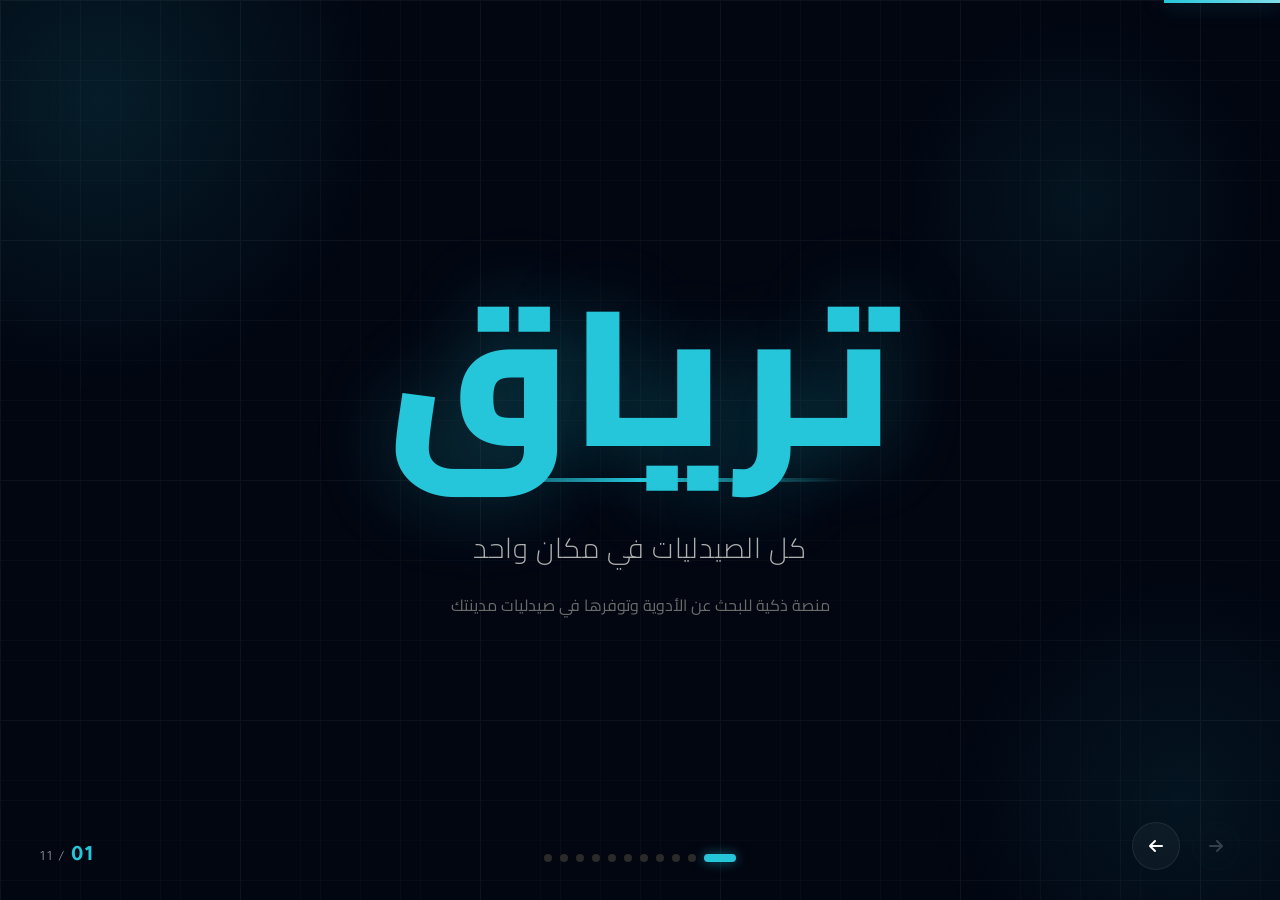
==== commit 902bb991: "Update index.html" ====
--- a/index.html
+++ b/index.html
@@ -995,7 +995,7 @@
             <div class="slide-bg-pattern"></div>
             <div class="slide-inner"
                 style="text-align:center; display:flex; flex-direction:column; align-items:center; justify-content:center;">
-                <div class="cover-logo">أثر</div>
+                <div class="cover-logo">ترياق</div>
                 <div class="cover-tagline">كل الصيدليات في مكان واحد</div>
                 <div class="cover-subtitle">منصة ذكية للبحث عن الأدوية وتوفرها في صيدليات مدينتك</div>
             </div>
@@ -1042,7 +1042,7 @@
                     الحل المقترح
                 </div>
                 <div class="solution-heading reveal" style="transition-delay:0.1s">
-                    تطبيق <span style="color:var(--blue)">أثر</span> يوفر عليك الوقت والجهد
+                    تطبيق <span style="color:var(--blue)">ترياق</span> يوفر عليك الوقت والجهد
                 </div>
                 <div class="solution-desc reveal" style="transition-delay:0.2s">
                     منصة تجمع كل الصيدليات في مكان واحد، مع رصد فوري لتوفر الأدوية وتوجيهك مباشرة إلى أقرب صيدلية تتوفر
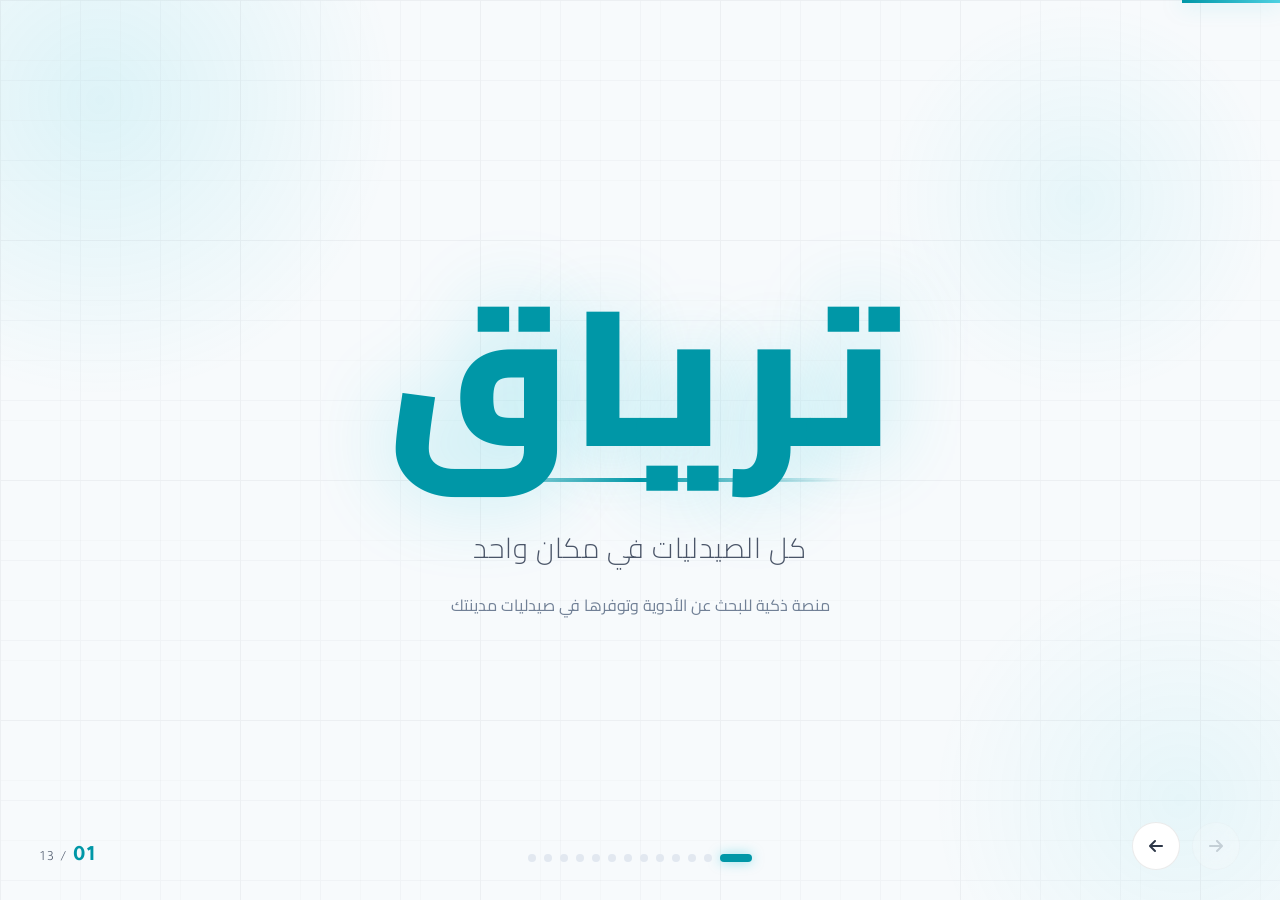
==== commit f45c1379: "Add files via upload" ====
--- a/index.html
+++ b/index.html
@@ -4,25 +4,26 @@
 <head>
     <meta charset="UTF-8">
     <meta name="viewport" content="width=device-width, initial-scale=1.0">
-    <title>أثر - عرض تقديمي</title>
+    <title>ترياق - عرض تقديمي</title>
     <link
         href="https://fonts.googleapis.com/css2?family=Cairo:wght@200;400;600;700;900&family=Tajawal:wght@300;400;500;700;900&display=swap"
         rel="stylesheet">
     <link rel="stylesheet" href="https://cdnjs.cloudflare.com/ajax/libs/font-awesome/6.5.0/css/all.min.css">
     <style>
         :root {
-            --blue: #26C6DA;
-            --blue-dark: #00838F;
-            --blue-light: #80DEEA;
-            --black: #020611;
-            --black-soft: #0A1325;
-            --gray-dark: #2A2A2A;
-            --gray-mid: #6B6B6B;
-            --gray-light: #B0B0B0;
-            --white: #FFFFFF;
-            --off-white: #F5F2EF;
-            --card-bg: rgba(255, 255, 255, 0.04);
-            --border: rgba(255, 255, 255, 0.08);
+            --blue: #0097A7;
+            --blue-dark: #006064;
+            --blue-light: #4DD0E1;
+            --black: #F7FAFC;
+            --black-soft: #FFFFFF;
+            --gray-dark: #E2E8F0;
+            --gray-mid: #718096;
+            --gray-light: #4A5568;
+            --white: #2D3748;
+            --off-white: #EDF2F7;
+            --card-bg: #FFFFFF;
+            --border: rgba(0, 0, 0, 0.08);
+            --pure-white: #FFFFFF;
         }
 
         * {
@@ -102,6 +103,7 @@
         .nav-btn:hover {
             background: var(--blue);
             border-color: var(--blue);
+            color: var(--pure-white);
             transform: scale(1.1);
             box-shadow: 0 0 25px rgba(38, 198, 218, 0.4);
         }
@@ -432,7 +434,7 @@
             border-radius: 30px;
             font-size: 14px;
             font-weight: 700;
-            color: var(--white);
+            color: var(--pure-white);
             margin-bottom: 30px;
         }
 
@@ -560,7 +562,7 @@
             justify-content: center;
             font-size: 14px;
             font-weight: 900;
-            color: var(--white);
+            color: var(--pure-white);
         }
 
         .objective-text {
@@ -627,7 +629,7 @@
 
         .swot-strengths .swot-header-icon {
             background: var(--blue);
-            color: var(--white);
+            color: var(--pure-white);
         }
 
         .swot-weaknesses .swot-header-icon {
@@ -894,7 +896,7 @@
             gap: 10px;
             padding: 14px 40px;
             background: var(--blue);
-            color: var(--white);
+            color: var(--pure-white);
             border: none;
             border-radius: 50px;
             font-size: 16px;
@@ -970,7 +972,7 @@
     <div class="slide-counter">
         <span class="current" id="currentNum">01</span>
         <span>/ </span>
-        <span id="totalNum">06</span>
+        <span id="totalNum">13</span>
     </div>
 
     <!-- نقاط التنقل -->
@@ -1014,7 +1016,7 @@
                     ولم تعرف أين تجده؟
                 </div>
                 <div class="problem-sub reveal" style="transition-delay:0.2s">
-                    كم من الوقت ستخسر في البحث عنه؟
+                    كم من الوقت ستستغرق في البحث عنه؟
                 </div>
                 <div class="problem-stats reveal" style="transition-delay:0.35s">
                     <div class="stat-item">
@@ -1068,20 +1070,49 @@
                     <div class="feature-card reveal" style="transition-delay:0.55s">
                         <div class="feature-icon"><i class="fas fa-truck"></i></div>
                         <div class="feature-title">خدمة توصيل</div>
-                        <div class="feature-text">إمكانية التكامل مع خدمات التوصيل لتوصيل الدواء إلى باب منزلك</div>
+                        <div class="feature-text">إمكانية الاستفادة من خدمة التوصيل.</div>
                     </div>
                 </div>
             </div>
         </div>
 
-        <!-- الشريحة 4: الأهداف -->
+        <!-- الشريحة 4: الفئة المستهدفة -->
         <div class="slide" data-index="3">
+            <div class="slide-bg-pattern"></div>
+            <div class="slide-inner" style="text-align: center;">
+                <div class="section-label reveal">المستهدفون</div>
+                <div class="section-heading reveal" style="transition-delay:0.1s; margin-bottom: 20px;">
+                    الفئة المستهدفة <span class="blue">الأساسية</span>
+                </div>
+                <div class="solution-desc reveal" style="transition-delay:0.2s; margin: 0 auto 50px auto;">
+                    بتطبيق تحليل STP على المجتمع لتحديدها.
+                </div>
+                <div class="solution-features" style="justify-content: center; max-width: 800px; margin: 0 auto;">
+                    <div class="feature-card reveal" style="transition-delay:0.3s">
+                        <div class="feature-icon"><i class="fas fa-running"></i></div>
+                        <div class="feature-title">الباحثون عن السرعة</div>
+                        <div class="feature-text">الأشخاص الذين يحتاجون إلى الوصول السريع إلى الأدوية في الحالات العاجلة.</div>
+                    </div>
+                    <div class="feature-card reveal" style="transition-delay:0.4s">
+                        <div class="feature-icon"><i class="fas fa-briefcase-medical"></i></div>
+                        <div class="feature-title">الأمراض النادرة</div>
+                        <div class="feature-text">أصحاب الأمراض النادرة الذين يواجهون صعوبة مستمرة في إيجاد أدويتهم.</div>
+                    </div>
+                </div>
+            </div>
+        </div>
+
+        <!-- الشريحة 5: الأهداف -->
+        <div class="slide" data-index="4">
             <div class="slide-bg-pattern"></div>
             <div class="slide-inner">
                 <div class="section-label reveal">الرؤية</div>
                 <div class="section-heading reveal" style="transition-delay:0.1s">
                     أهداف <span class="blue">المشروع</span>
                 </div>
+                <div class="solution-desc reveal" style="transition-delay:0.2s; margin-bottom: 20px; font-size: 15px;">
+                    مقاسة بنموذج SMART
+                </div>
                 <div class="objectives-grid" style="margin-top: 30px;">
                     <div class="objective-item" data-delay="0">
                         <div class="objective-num">1</div>
@@ -1121,8 +1152,8 @@
             </div>
         </div>
 
-        <!-- الشريحة 5: نقاط القوة والضعف -->
-        <div class="slide" data-index="4">
+        <!-- الشريحة 6: نقاط القوة والضعف -->
+        <div class="slide" data-index="5">
             <div class="slide-bg-pattern"></div>
             <div class="slide-inner">
                 <div class="section-label reveal">التحليل</div>
@@ -1137,13 +1168,13 @@
                         </div>
                         <ul class="swot-list">
                             <li data-delay="0"><span class="li-icon"><i class="fas fa-check"></i></span>يعالج مشكلة
-                                واضحة وواقعية يواجهها المرضى يومياً</li>
-                            <li data-delay="1"><span class="li-icon"><i class="fas fa-check"></i></span>يتيح البحث
-                                بالاسم والصورة لتسهيل الوصول للدواء</li>
-                            <li data-delay="2"><span class="li-icon"><i class="fas fa-check"></i></span>يمكن دمج الموقع
-                                مع خدمة التوصيل لقيمة مضافة</li>
-                            <li data-delay="3"><span class="li-icon"><i class="fas fa-check"></i></span>قابل للتوسع
-                                مستقبلاً إلى مدن ومناطق جديدة</li>
+                                واضحة وواقعية.</li>
+                            <li data-delay="1"><span class="li-icon"><i class="fas fa-check"></i></span>يجمع معلومات
+                                الأدوية والصيدليات في مكان واحد.</li>
+                            <li data-delay="2"><span class="li-icon"><i class="fas fa-check"></i></span>يتيح البحث بالاسم أو الصورة.</li>
+                            <li data-delay="3"><span class="li-icon"><i class="fas fa-check"></i></span>يبدأ بنطاق محدود قابل للإدارة.</li>
+                            <li data-delay="4"><span class="li-icon"><i class="fas fa-check"></i></span>يمكن دمج الموقع وخدمة التوصيل.</li>
+                            <li data-delay="5"><span class="li-icon"><i class="fas fa-check"></i></span>قابل للتوسع مستقبلاً.</li>
                         </ul>
                     </div>
                     <div class="swot-col swot-weaknesses">
@@ -1152,25 +1183,19 @@
                             <div class="swot-header-text">نقاط الضعف</div>
                         </div>
                         <ul class="swot-list">
-                            <li data-delay="0"><span class="li-icon"><i class="fas fa-times"></i></span>الاعتماد على
-                                تحديث بيانات توفر الأدوية بشكل مستمر</li>
-                            <li data-delay="1"><span class="li-icon"><i class="fas fa-times"></i></span>الحاجة إلى تعاون
-                                الصيدليات وإشراكها في المنصة</li>
-                            <li data-delay="2"><span class="li-icon"><i class="fas fa-times"></i></span>محدودية التغطية
-                                الجغرافية في المرحلة الأولى</li>
-                            <li data-delay="3"><span class="li-icon"><i class="fas fa-times"></i></span>الحاجة إلى بناء
-                                ثقة المستخدم في دقة المعلومات</li>
-                            <li data-delay="4"><span class="li-icon"><i class="fas fa-times"></i></span>الحاجة إلى موارد
-                                مالية وتشغيلية مستمرة</li>
-                            <li data-delay="5"><span class="li-icon"><i class="fas fa-times"></i></span>الحاجة إلى تطوير
-                                تقني مخصص للمنصة</li>
+                            <li data-delay="0"><span class="li-icon"><i class="fas fa-times"></i></span>الاعتماد على تحديث بيانات توفر الأدوية.</li>
+                            <li data-delay="1"><span class="li-icon"><i class="fas fa-times"></i></span>الحاجة إلى تطوير تقني متخصص.</li>
+                            <li data-delay="2"><span class="li-icon"><i class="fas fa-times"></i></span>الحاجة إلى تعاون الصيدليات.</li>
+                            <li data-delay="3"><span class="li-icon"><i class="fas fa-times"></i></span>محدودية التغطية في المرحلة الأولى.</li>
+                            <li data-delay="4"><span class="li-icon"><i class="fas fa-times"></i></span>الحاجة إلى بناء ثقة المستخدم في دقة المعلومات.</li>
+                            <li data-delay="5"><span class="li-icon"><i class="fas fa-times"></i></span>الحاجة إلى موارد مالية وتشغيلية مستمرة.</li>
                         </ul>
                     </div>
                 </div>
             </div>
         </div>
-        <!-- الشريحة 6: الفرص والتهديدات -->
-        <div class="slide" data-index="5">
+        <!-- الشريحة 7: الفرص والتهديدات -->
+        <div class="slide" data-index="6">
             <div class="slide-bg-pattern"></div>
             <div class="slide-inner">
                 <div class="section-label reveal">التحليل</div>
@@ -1204,8 +1229,8 @@
             </div>
         </div>
 
-        <!-- الشريحة 7: النشاط التسويقي -->
-        <div class="slide" data-index="6">
+        <!-- الشريحة 8: النشاط التسويقي -->
+        <div class="slide" data-index="7">
             <div class="slide-bg-pattern"></div>
             <div class="slide-inner">
                 <div class="section-label reveal">خطة العمل</div>
@@ -1266,8 +1291,8 @@
             </div>
         </div>
 
-        <!-- الشريحة 8: إحصائيات القبول -->
-        <div class="slide" data-index="7">
+        <!-- الشريحة 9: إحصائيات القبول -->
+        <div class="slide" data-index="8">
             <div class="slide-bg-pattern"></div>
             <div class="slide-inner" style="text-align: center;">
                 <div class="section-label reveal">إحصائيات</div>
@@ -1306,8 +1331,41 @@
             </div>
         </div>
 
-        <!-- الشريحة 9: النموذج المبدئي (1) -->
-        <div class="slide" data-index="8">
+        <!-- الشريحة 10: الميزانية المالية -->
+        <div class="slide" data-index="9">
+            <div class="slide-bg-pattern"></div>
+            <div class="slide-inner" style="text-align: center;">
+                <div class="section-label reveal">المالية</div>
+                <div class="section-heading reveal" style="transition-delay:0.1s; margin-bottom: 40px;">
+                    الميزانية <span class="blue">المالية</span>
+                </div>
+                
+                <div class="solution-desc reveal" style="transition-delay:0.2s; margin: 0 auto 40px auto; font-size: 20px; color: var(--white); background: rgba(38,198,218,0.1); padding: 16px 30px; border-radius: 50px; display: inline-block; border: 1px solid rgba(38,198,218,0.3);">
+                    تم تخصيص ميزانية إجمالية قدرها <span style="font-weight: 900; color: var(--blue);">50,000 د.ل</span>
+                </div>
+
+                <div class="solution-features" style="justify-content: center; max-width: 900px; margin: 0 auto;">
+                    <div class="feature-card reveal" style="transition-delay:0.3s; text-align: right;">
+                        <div class="feature-icon" style="font-size: 32px;"><i class="fas fa-laptop-code"></i></div>
+                        <div class="feature-title" style="font-size: 20px; margin-bottom: 12px; color: var(--blue);">25,000 - 35,000 د.ل</div>
+                        <div class="feature-text" style="font-size: 15px;">لإنشاء وتطوير تطبيق ترياق وبناء البنية التحتية التقنية للمشروع.</div>
+                    </div>
+                    <div class="feature-card reveal" style="transition-delay:0.4s; text-align: right;">
+                        <div class="feature-icon" style="font-size: 32px;"><i class="fas fa-bullhorn"></i></div>
+                        <div class="feature-title" style="font-size: 20px; margin-bottom: 12px; color: var(--blue);">10,000 د.ل</div>
+                        <div class="feature-text" style="font-size: 15px;">مخصصة للتسويق وإطلاق الحملات الإعلانية والتكاليف التشغيلية العامة.</div>
+                    </div>
+                    <div class="feature-card reveal" style="transition-delay:0.5s; text-align: right;">
+                        <div class="feature-icon" style="font-size: 32px;"><i class="fas fa-piggy-bank"></i></div>
+                        <div class="feature-title" style="font-size: 20px; margin-bottom: 12px; color: var(--blue);">5,000 د.ل</div>
+                        <div class="feature-text" style="font-size: 15px;">كميزانية احتياطية لمواجهة أي مصاريف غير متوقعة أو طوارئ.</div>
+                    </div>
+                </div>
+            </div>
+        </div>
+
+        <!-- الشريحة 11: النموذج المبدئي (1) -->
+        <div class="slide" data-index="10">
             <div class="slide-bg-pattern"></div>
             <div class="slide-inner" style="text-align: center; height: 90vh; display: flex; flex-direction: column; justify-content: flex-start; padding-top: 5vh;">
                 <div class="section-label reveal">واجهة المستخدم</div>
@@ -1320,8 +1378,8 @@
             </div>
         </div>
 
-        <!-- الشريحة 10: النموذج المبدئي (2) -->
-        <div class="slide" data-index="9">
+        <!-- الشريحة 12: النموذج المبدئي (2) -->
+        <div class="slide" data-index="11">
             <div class="slide-bg-pattern"></div>
             <div class="slide-inner" style="text-align: center; height: 90vh; display: flex; flex-direction: column; justify-content: flex-start; padding-top: 5vh;">
                 <div class="section-label reveal">واجهة المستخدم</div>
@@ -1334,8 +1392,8 @@
             </div>
         </div>
 
-        <!-- الشريحة 11: الختام -->
-        <div class="slide end-slide" data-index="10">
+        <!-- الشريحة 13: الختام -->
+        <div class="slide end-slide" data-index="12">
             <div class="slide-bg-pattern">
                 <div
                     style="position:absolute; top:50%; left:50%; transform:translate(-50%,-50%); width:600px; height:600px; border-radius:50%; background:radial-gradient(circle, rgba(38, 198, 218,0.08), transparent 70%); animation: pulse-glow 4s ease-in-out infinite;">
@@ -1345,20 +1403,20 @@
                 style="text-align:center; display:flex; flex-direction:column; align-items:center; justify-content:center; max-width: 900px; padding: 0 40px;">
                 <div class="end-logo reveal" style="font-size: clamp(40px, 5vw, 60px); margin-bottom: 30px; letter-spacing: 0;">الخاتمة</div>
                 
-                <div class="end-desc reveal" style="transition-delay:0.15s; font-size: 20px; line-height: 1.8; color: var(--white); margin-bottom: 24px; text-shadow: 0 2px 10px rgba(0,0,0,0.5); max-width: 100%;">
-                    كل مشكلة نواجهها قد تكون بداية لفكرة تصنع فرقًا… ونحن اخترنا أن نبدأ من مشكلة حقيقية لنقدّم لها حلًا حقيقيًا.
+                <div class="end-desc reveal" style="transition-delay:0.15s; font-size: 22px; line-height: 1.8; color: var(--white); margin-bottom: 24px; text-shadow: 0 2px 10px rgba(0,0,0,0.1); max-width: 100%;">
+                    كل فكرة عظيمة تبدأ بمشكلة… ونحن اخترنا أن نبدأ <span class="blue" style="font-weight: 700;">بحل</span>.
                 </div>
                 
                 <div class="end-desc reveal" style="transition-delay:0.3s; font-size: 20px; line-height: 1.8; color: var(--gray-light); margin-bottom: 24px; max-width: 100%;">
-                    مع <span class="blue" style="font-weight: 700;">«ترياق»</span>، نطمح إلى أن نجعل الوصول إلى الدواء أسهل، أسرع وأكثر كفاءة، وأن نختصر على المريض الوقت والجهد في رحلة البحث عن علاجه.
+                    من هنا جاءت فكرتنا؛ لنحوّل البحث عن الدواء من معاناة تستنزف الوقت والجهد، إلى تجربة أسهل وأسرع وأكثر ذكاءً.
                 </div>
                 
                 <div class="end-desc reveal" style="transition-delay:0.45s; font-size: 20px; line-height: 1.8; color: var(--gray-light); margin-bottom: 24px; max-width: 100%;">
-                    <span class="blue" style="font-weight: 700;">«ترياق»</span> ليس مجرد تطبيق، بل خطوة نحو تجربة صحية أكثر سهولة وذكاءً.
+                    هدفنا ليس أن نصنع تطبيقًا فقط، بل أن نصنع <span class="blue" style="font-weight: 700;">أثرًا حقيقيًا</span> يلمسه كل شخص يبحث عن دوائه.
                 </div>
                 
                 <div class="end-tagline reveal" style="transition-delay:0.6s; font-size: 26px; font-weight: 700; color: var(--blue-light); margin-top: 20px;">
-                    مصراتة هي البداية… وطموحنا أن يصل أثر <span style="color: var(--white);">«ترياق»</span> إلى أبعد من ذلك.
+                    مصراتة هي البداية… <span style="color: var(--white);">والأثر أبعد من ذلك.</span>
                 </div>
                 
                 <button class="end-cta reveal" style="transition-delay:0.75s; margin-top: 40px;" onclick="goToSlide(0)">
